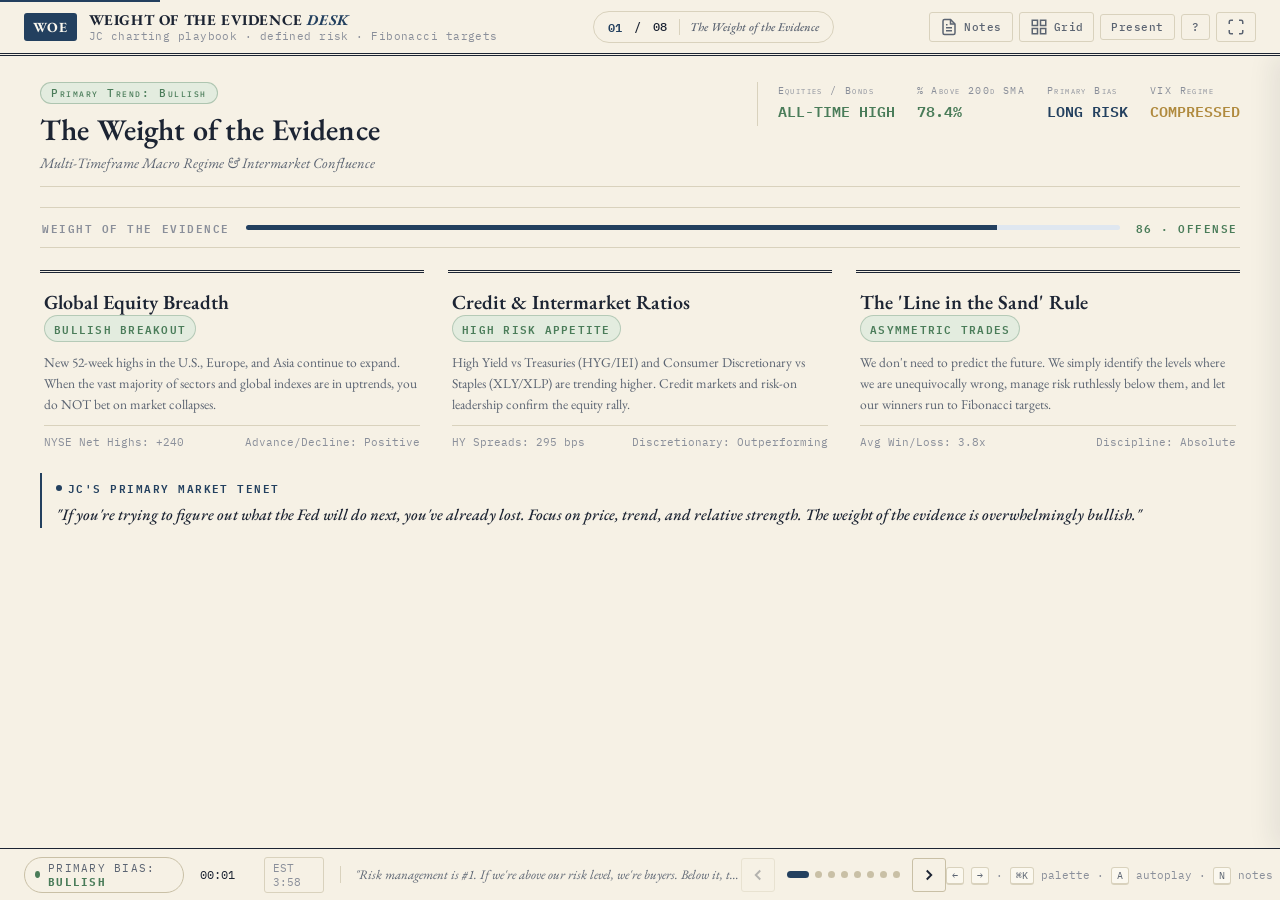
==== index.html @ 92826e4e "Initial commit: JC Charting Desk (Weight of the Evidence) Vanilla 8-slide playbook for lesser-known " ====
<!DOCTYPE html>
<html lang="en">
<head>
  <meta charset="UTF-8">
  <title>Weight of the Evidence — JC Charting Desk</title>
  <meta http-equiv="refresh" content="0; url=app/index.html">
  <link rel="canonical" href="app/index.html">
  <script>
    location.replace('app/index.html' + location.search + location.hash);
  </script>
</head>
<body>
  <p><a href="app/index.html">Open the JC Charting Desk</a></p>
</body>
</html>
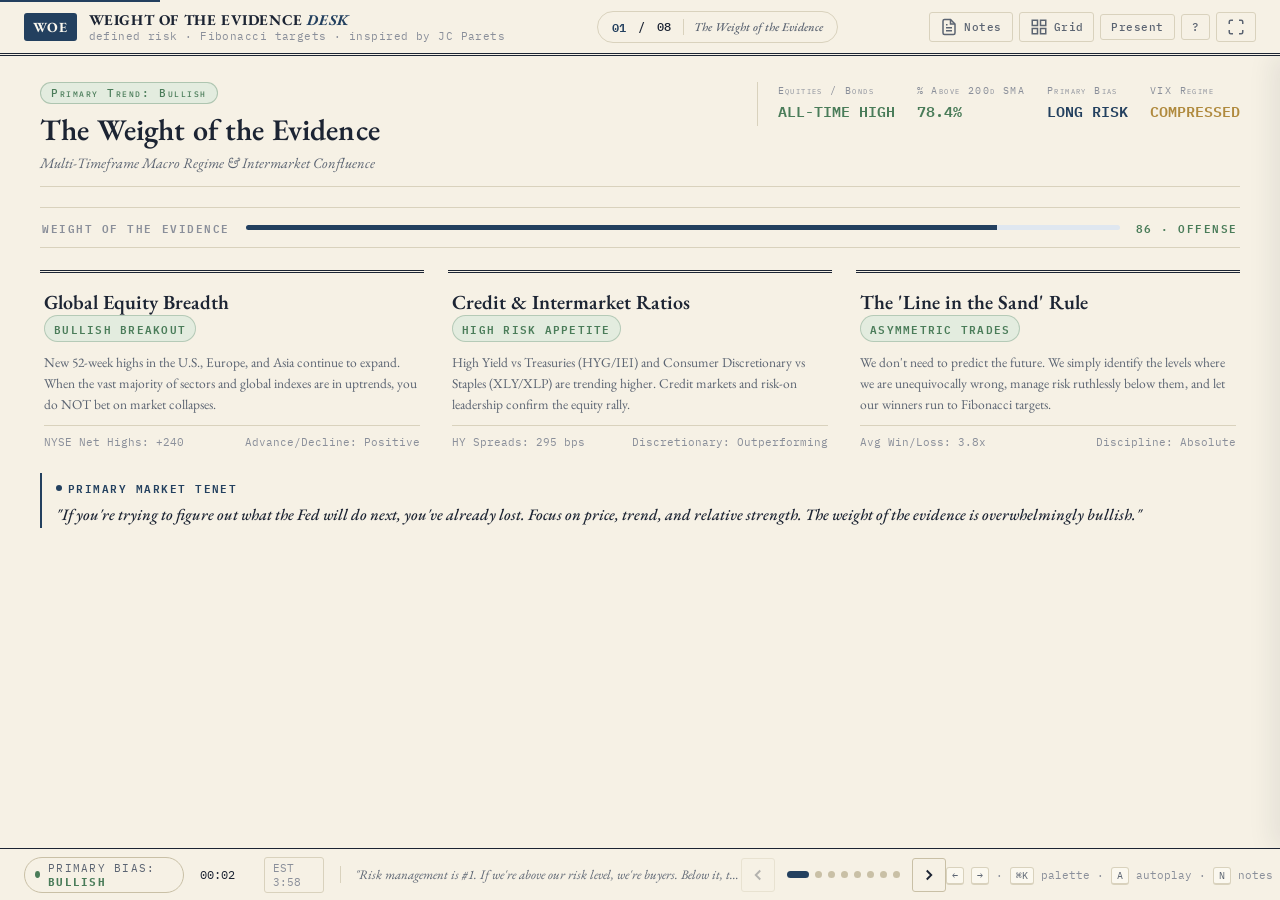
==== commit d967b69d: "Reframe the desk as inspired by JC Parets, not a JC product Keep one attribution in the masthead. Dr" ====
--- a/index.html
+++ b/index.html
@@ -2,7 +2,7 @@
 <html lang="en">
 <head>
   <meta charset="UTF-8">
-  <title>Weight of the Evidence — JC Charting Desk</title>
+  <title>Weight of the Evidence — Charting Desk</title>
   <meta http-equiv="refresh" content="0; url=app/index.html">
   <link rel="canonical" href="app/index.html">
   <script>
@@ -10,6 +10,6 @@
   </script>
 </head>
 <body>
-  <p><a href="app/index.html">Open the JC Charting Desk</a></p>
+  <p><a href="app/index.html">Open the charting desk</a></p>
 </body>
 </html>
